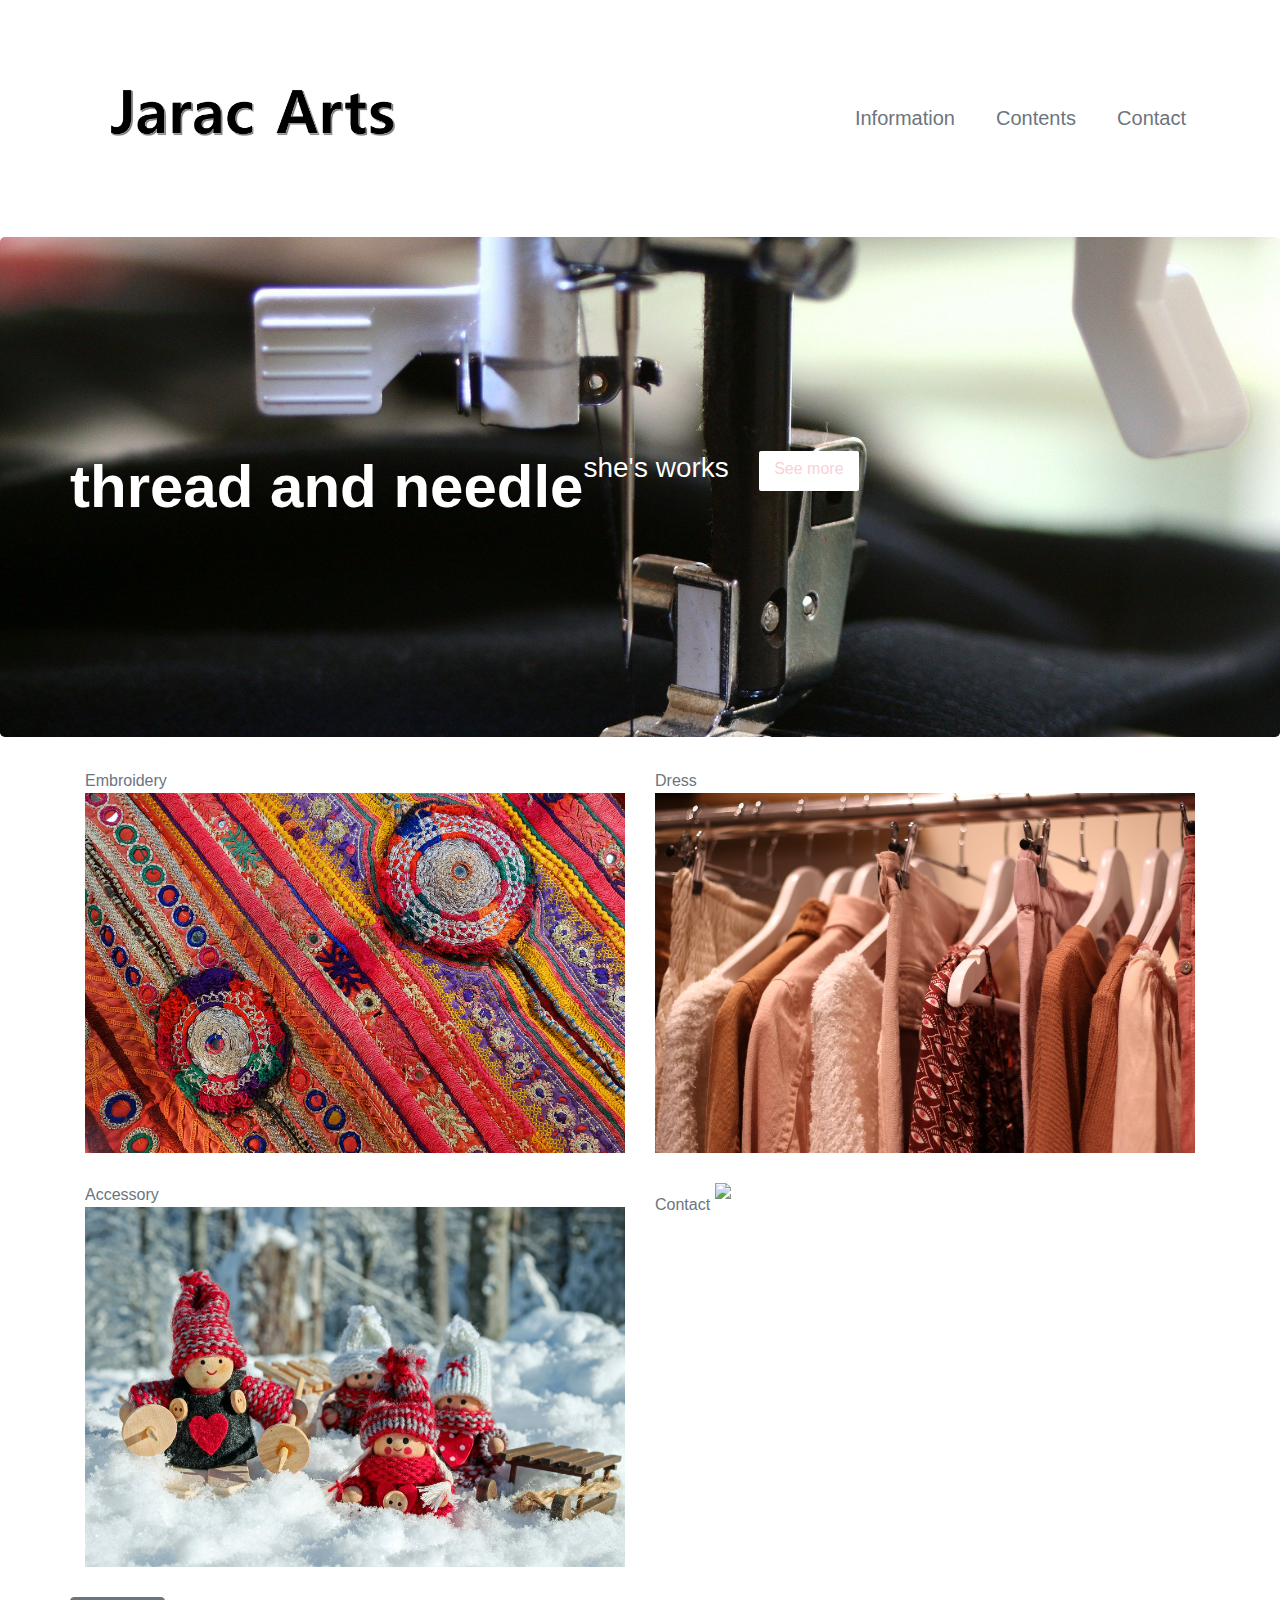
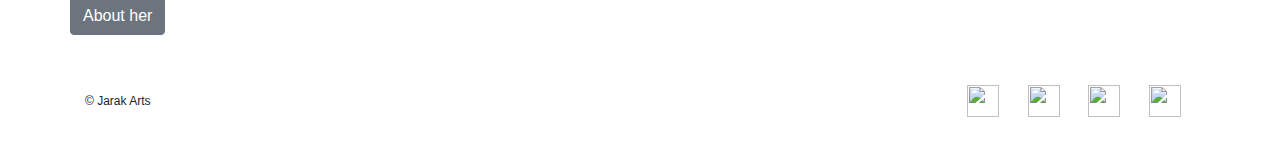
==== index.html @ 952d9785 "Update index.html" ====
<!DOCTYPE html>
<html>
<head>
    <title>Jarac Arts</title>
    <meta charset="utf-8" />
    <link href='main.css' rel='stylesheet' type='text/css'>
    <link rel="stylesheet" href="https://pillowtalking.github.io/bootstrap/bootstrap.css">

</head>

<body>
    <header class="container">
        <div class="row">
        <div class="col-xs-6 col-md-4">
            <a href="https://pillowtalking.github.io">
            <img src="https://pillowtalking.github.io/image/Logo.jpg">
            </a>
        </div>
        <nav class="navbar navbar-expand-sm ml-auto">
            <ul class="navbar-nav">
                <li class="nav-item">
                    <a class="nav-link" href="https://pillowtalking.github.io/information">Information</a>
                </li>
                <li class="nav-item dropdown">
                    <a class="nav-link dropdown" data-toggle="dropdown">
                        Contents
                    </a>
                <div class="dropdown-menu">
                    <a class="dropdown-item" href="https://pillowtalking.github.io/embroidery">Embroidery</a>
                    <a class="dropdown-item" href="https://pillowtalking.github.io/dress">Dress</a>
                    <a class="dropdown-item" href="https://pillowtalking.github.io/accessory">Accessory</a>
                </div>
            </li>
            <li class="nav-item">
                <a class="nav-link" href="https://pillowtalking.github.io/contact">Contact</a>
            </li>
            </ul>
        </nav>
    </div>
  </header>
  <section class="jumbotron">
    <div class="container">
        <div class="row text-center">
            <h2>thread and needle</h2>
            <h3>she's works</h3>
            <a class="btn btn-primary" href="https://pillowtalking.github.io/information">
                See more
            </a>
        </div>
    </div>
  </section>
  <section class="container">
    <div class="row">
        <div class="col-sm-6">
            <a class="body-menu" href="https://pillowtalking.github.io/embroidery">
                Embroidery
            </a>
            <a class="body-img" href="https://pillowtalking.github.io/embroidery">
                <img src="https://pillowtalking.github.io/image/embroidery-3124830_1920.jpg">
            </a>
        </div>
        <div class="col-sm-6">
            <a class="body-menu" href="https://pillowtalking.github.io/dress">
                Dress
            </a>
            <a class="body-img" href="https://pillowtalking.github.io/dress">
                <img src="https://pillowtalking.github.io/image/clothes-3987460_1920.jpg">
            </a>
        </div>
        <div class="col-sm-6">
            <a class="body-menu" href="https://pillowtalking.github.io/accessory">
                Accessory
            </a>
            <a class="body-img" href="https://pillowtalking.github.io/accessory">
                <img src="https://pillowtalking.github.io/image/doll-figures-3015495_1920.jpg">
            </a>
        </div>
        <div class="col-sm-6">
            <a class="body-menu" href="https://pillowtalking.github.io/Contact">
                Contact
            </a>
            <img src="https://s3.amazonaws.com/codecademy-content/projects/make-a-website/lesson-4/antique.jpg">
        </div>
    </div>
    <div class="row text-center">
        <a class="btn btn-secondary" href="#">About her</a>
    </div>
  </section>
  <footer class="container">
    <div class="row">
        <p class="col-sm-4">&copy; Jarak Arts</p>
        <ul class="col-sm-8">
            <li class="col-sm-1">
                <img src="https://s3.amazonaws.com/codecademy-content/projects/make-a-website/lesson-4/twitter.svg">
            </li>
            <li class="col-sm-1">
                <img src="https://s3.amazonaws.com/codecademy-content/projects/make-a-website/lesson-4/facebook.svg">
            </li>
            <li class="col-sm-1">
                <img src="https://s3.amazonaws.com/codecademy-content/projects/make-a-website/lesson-4/instagram.svg">
            </li>
            <li class="col-sm-1">
                <img src="https://s3.amazonaws.com/codecademy-content/projects/make-a-website/lesson-4/medium.svg">
            </li>
        </ul>
    </div>
  </footer>
  
</body>

</html>
---- main.css ----
body {
    font-family: nanumgothic, sans-serif;
    height: 100%;
    margin: 0
}body {
    font-family: 'Roboto', sans-serif;
    font-weight: 300;
}

header {
  padding: 20px 0;
}

header .row,
footer .row {
    display: flex;
    align-items: center;
}

header .row img {
  width: 100%;
}

header nav {
    display: flex;
    justify-content: flex-end;
}

header ul {
    list-style: none;
}

header li {
    margin-left: 25px;
    float: left;
}

.nav-item.dropdown {
    font-size: 20px;
    color: #6c757d;
}

.nav-item.dropdown:hover {
    color: black;
}


.nav-link {
    font-size: 20px;
    color: #6c757d;
}

.nav-link:hover {
    color: black;
}

.jumbotron {
    display: flex;
    align-items: center;
    background-image: url('https://pillowtalking.github.io/image/sewing-machine-262454_1920.jpg');
    background-size: cover;
    color: #ffffff;
    height: 500px;
    text-shadow: 0.25px 0.25px 0.25px #000000;
}

.jumbotron h2 {
    font-size: 60px;
    font-weight: 700;
    margin: 0;
    color: #fff;
}

.jumbotron h3 {
    margin: 0 0 20px;
    color: #fff;
}

section .row img {
    margin: 0 0 30px;
    width: 100%;
}

.col-md-6 {
    margin: 0 0 30px;
}

.col-xs-12 {
    height: 100px;
}

.col-md-8 {
    height: 100px;
}

.nav-item.dropdown:hover .dropdown-menu {
    display: block;
}

.btn.btn-primary {
    position: relative;
    left: 30px;
    width: 100px;
    height: 40px;
    border-radius: 2px;
    border: 0px;
    color: #fbd1d5;
    text-shadow: none;
    background-color: #ffffff;
    display: block;
}

.body-menu{
    color: #6c757d;
}

.body-menu:hover {
    color: black;
    text-decoration: none;
}

.btn.btn-primary:hover {
    color: #ffffff;
    background-color: #fbd1d5;
}

.btn-secondary {
    background-color: #E8DFE0;
    color: #ffffff;
    margin: 0 0 30px;
}

footer {
    font-size: 12px;
    padding: 20px 0;
}

footer .col-sm-8 {
    display: flex;
    justify-content: flex-end;
}

footer ul {
    list-style: none;
}

footer li img {
    width: 32px;
    height: 32px;
}
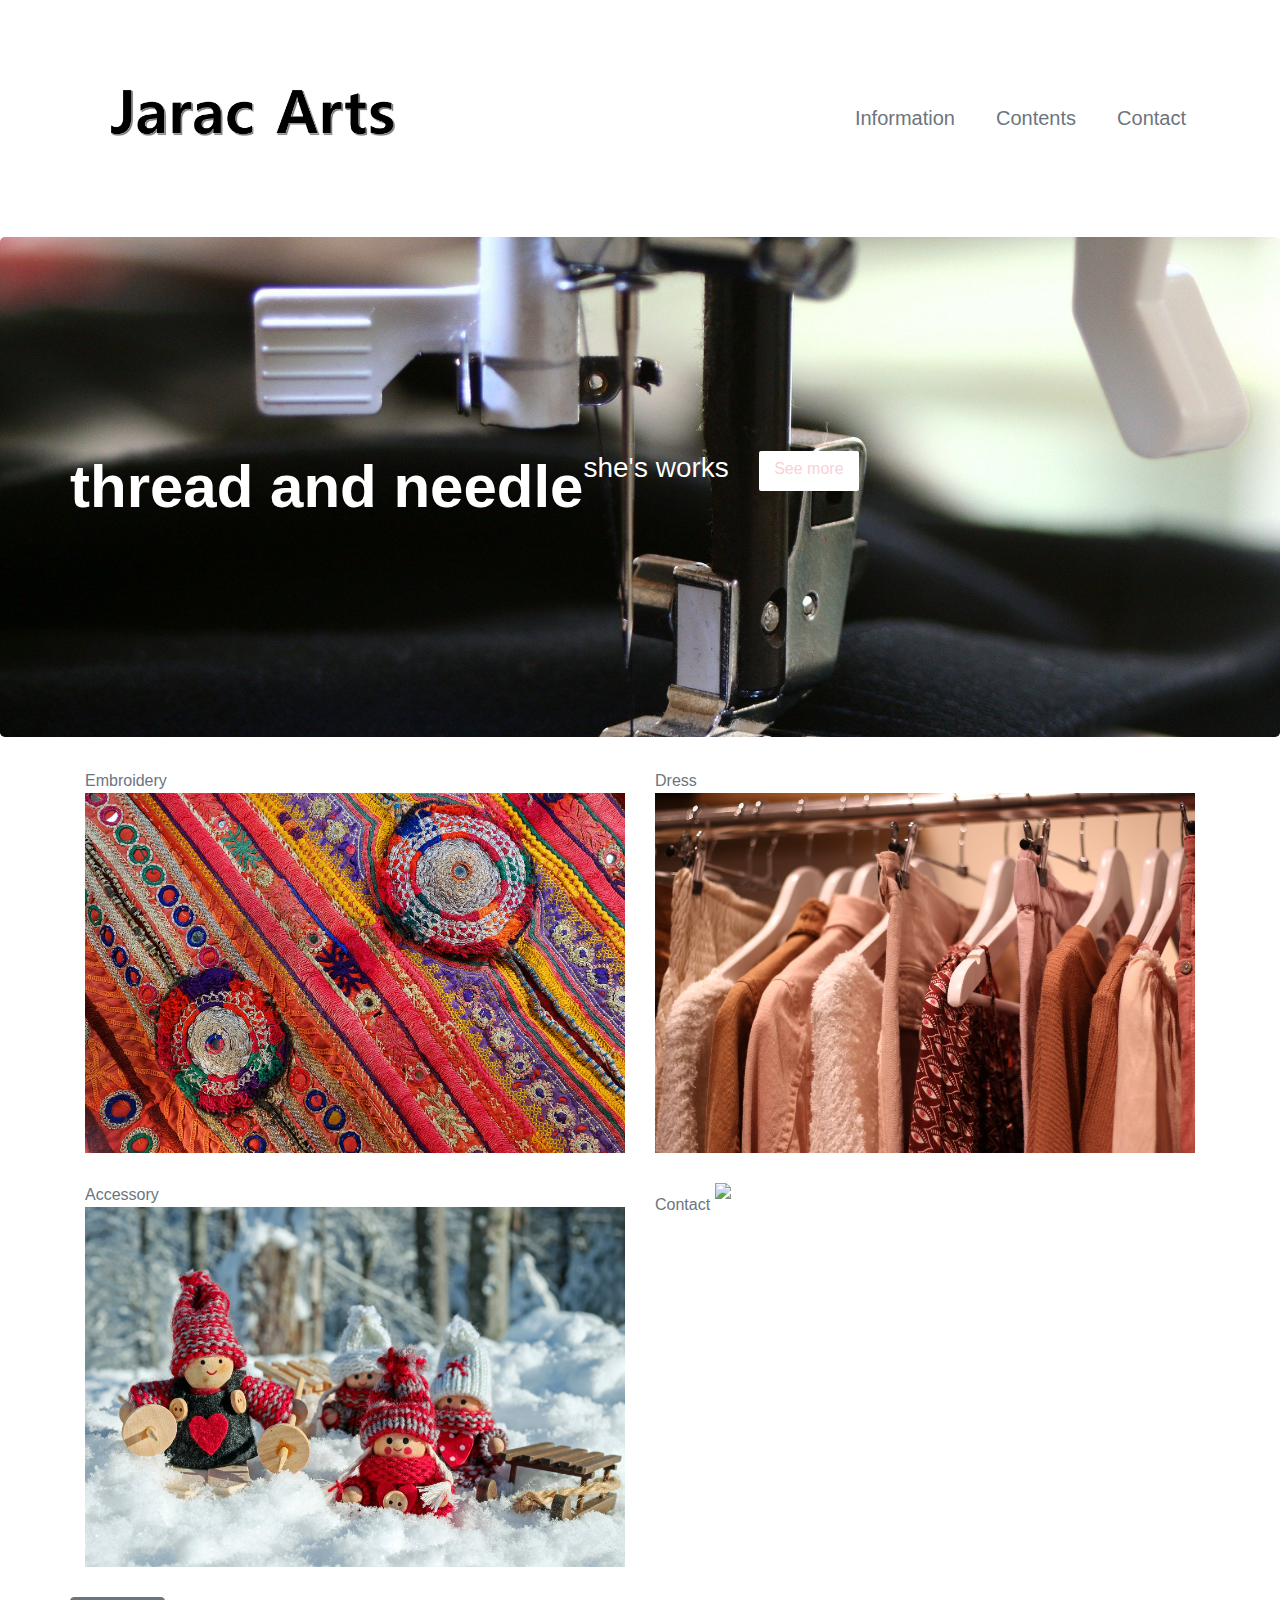
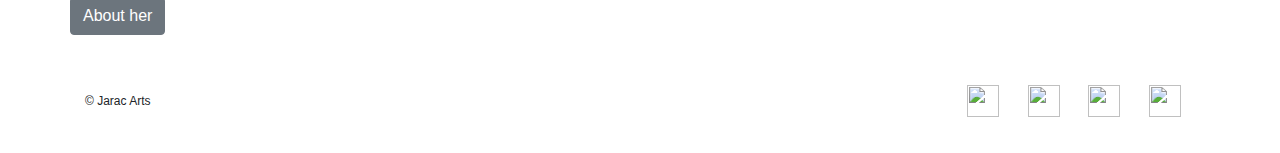
==== commit 0d5faff7: "Update index.html" ====
--- a/index.html
+++ b/index.html
@@ -88,7 +88,7 @@
   </section>
   <footer class="container">
     <div class="row">
-        <p class="col-sm-4">&copy; Jarak Arts</p>
+        <p class="col-sm-4">&copy; Jarac Arts</p>
         <ul class="col-sm-8">
             <li class="col-sm-1">
                 <img src="https://s3.amazonaws.com/codecademy-content/projects/make-a-website/lesson-4/twitter.svg">
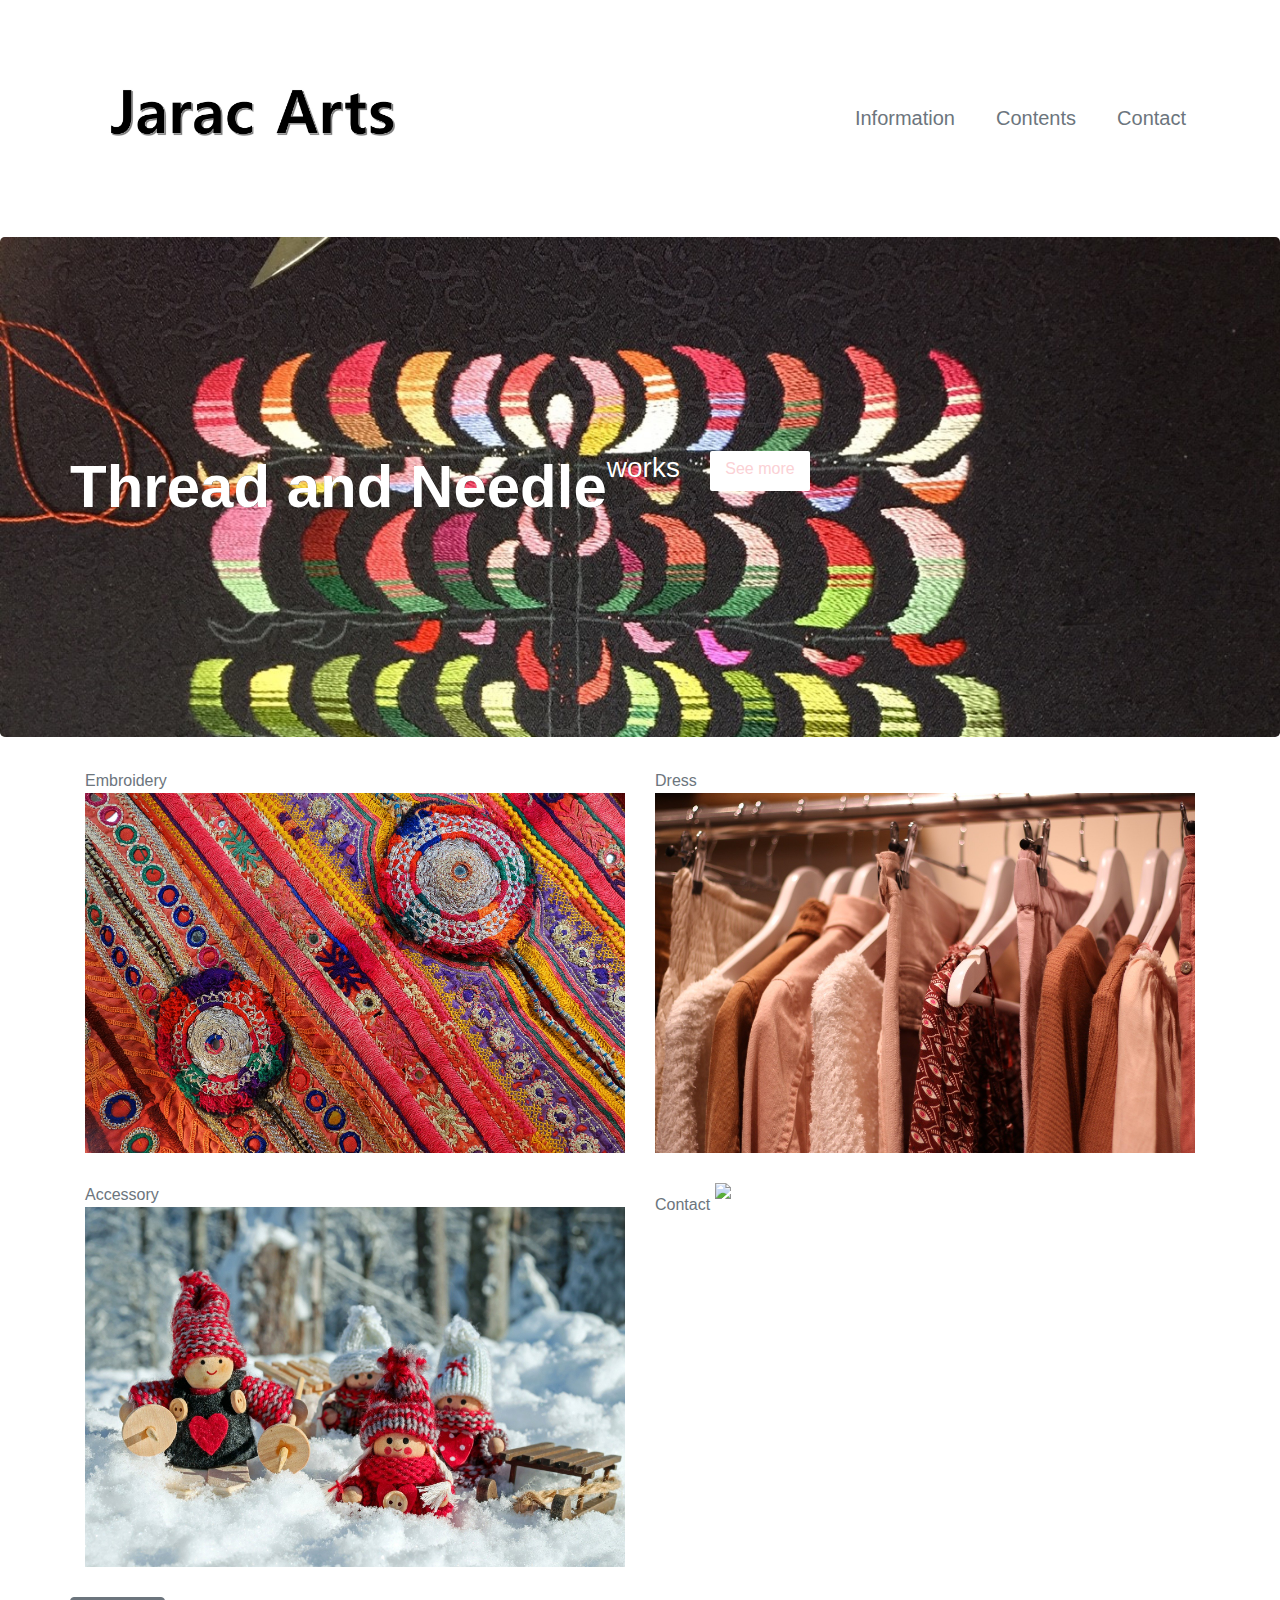
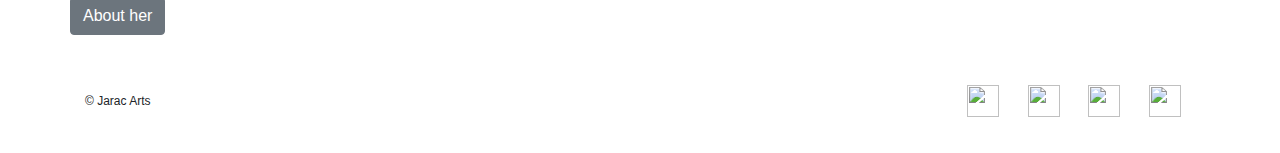
==== commit bddf5c1a: "Update index.html" ====
--- a/index.html
+++ b/index.html
@@ -22,13 +22,13 @@
                     <a class="nav-link" href="https://pillowtalking.github.io/information">Information</a>
                 </li>
                 <li class="nav-item dropdown">
-                    <a class="nav-link dropdown" data-toggle="dropdown">
+                    <a class="nav-link dropdown" href="https://pillowtalking.github.io/contents" data-toggle="dropdown">
                         Contents
                     </a>
                 <div class="dropdown-menu">
-                    <a class="dropdown-item" href="https://pillowtalking.github.io/embroidery">Embroidery</a>
-                    <a class="dropdown-item" href="https://pillowtalking.github.io/dress">Dress</a>
-                    <a class="dropdown-item" href="https://pillowtalking.github.io/accessory">Accessory</a>
+                    <a class="dropdown-item" href="https://pillowtalking.github.io/contents/embroidery">Embroidery</a>
+                    <a class="dropdown-item" href="https://pillowtalking.github.io/contents/dress">Dress</a>
+                    <a class="dropdown-item" href="https://pillowtalking.github.io/contents/accessory">Accessory</a>
                 </div>
             </li>
             <li class="nav-item">
@@ -37,74 +37,76 @@
             </ul>
         </nav>
     </div>
-  </header>
-  <section class="jumbotron">
-    <div class="container">
+    </header>
+    <section class="jumbotron">
+        <div class="container">
+            <div class="row text-center">
+                <h2>Thread and Needle</h2>
+                <h3>works</h3>
+                <a class="btn btn-primary" href="https://pillowtalking.github.io/contents">
+                    See more
+                </a>
+            </div>
+        </div>
+    </section>
+    <section class="container">
+        <div class="row">
+            <div class="col-sm-6">
+                <a class="body-menu" href="https://pillowtalking.github.io/contents/embroidery">
+                    Embroidery
+                </a>
+                <a class="body-img" href="https://pillowtalking.github.io/contents/embroidery">
+                    <img src="https://pillowtalking.github.io/image/embroidery-3124830_1920.jpg">
+                </a>
+            </div>
+            <div class="col-sm-6">
+                <a class="body-menu" href="https://pillowtalking.github.io/contents/dress">
+                    Dress
+                </a>
+                <a class="body-img" href="https://pillowtalking.github.io/contents/dress">
+                    <img src="https://pillowtalking.github.io/image/clothes-3987460_1920.jpg">
+                </a>
+            </div>
+            <div class="col-sm-6">
+                <a class="body-menu" href="https://pillowtalking.github.io/contents/accessory">
+                    Accessory
+                </a>
+                <a class="body-img" href="https://pillowtalking.github.io/contents/accessory">
+                    <img src="https://pillowtalking.github.io/image/doll-figures-3015495_1920.jpg">
+                </a>
+            </div>
+            <div class="col-sm-6">
+                <a class="body-menu" href="https://pillowtalking.github.io/contact">
+                    Contact
+                </a>
+                <a class="body-img" href="https://pillowtalking.github.io/contents/contact">
+                    <img src="https://s3.amazonaws.com/codecademy-content/projects/make-a-website/lesson-4/antique.jpg">
+                </a>
+            </div>
+        </div>
         <div class="row text-center">
-            <h2>thread and needle</h2>
-            <h3>she's works</h3>
-            <a class="btn btn-primary" href="https://pillowtalking.github.io/information">
-                See more
-            </a>
+            <a class="btn btn-secondary" href="https://pillowtalking.github.io/information">About her</a>
         </div>
-    </div>
-  </section>
-  <section class="container">
-    <div class="row">
-        <div class="col-sm-6">
-            <a class="body-menu" href="https://pillowtalking.github.io/embroidery">
-                Embroidery
-            </a>
-            <a class="body-img" href="https://pillowtalking.github.io/embroidery">
-                <img src="https://pillowtalking.github.io/image/embroidery-3124830_1920.jpg">
-            </a>
+    </section>
+    <footer class="container">
+        <div class="row">
+            <p class="col-sm-4">&copy; Jarac Arts</p>
+            <ul class="col-sm-8">
+                <li class="col-sm-1">
+                    <img src="https://s3.amazonaws.com/codecademy-content/projects/make-a-website/lesson-4/twitter.svg">
+                </li>
+                <li class="col-sm-1">
+                    <img src="https://s3.amazonaws.com/codecademy-content/projects/make-a-website/lesson-4/facebook.svg">
+                </li>
+                <li class="col-sm-1">
+                    <img src="https://s3.amazonaws.com/codecademy-content/projects/make-a-website/lesson-4/instagram.svg">
+                </li>
+                <li class="col-sm-1">
+                    <img src="https://s3.amazonaws.com/codecademy-content/projects/make-a-website/lesson-4/medium.svg">
+                </li>
+            </ul>
         </div>
-        <div class="col-sm-6">
-            <a class="body-menu" href="https://pillowtalking.github.io/dress">
-                Dress
-            </a>
-            <a class="body-img" href="https://pillowtalking.github.io/dress">
-                <img src="https://pillowtalking.github.io/image/clothes-3987460_1920.jpg">
-            </a>
-        </div>
-        <div class="col-sm-6">
-            <a class="body-menu" href="https://pillowtalking.github.io/accessory">
-                Accessory
-            </a>
-            <a class="body-img" href="https://pillowtalking.github.io/accessory">
-                <img src="https://pillowtalking.github.io/image/doll-figures-3015495_1920.jpg">
-            </a>
-        </div>
-        <div class="col-sm-6">
-            <a class="body-menu" href="https://pillowtalking.github.io/Contact">
-                Contact
-            </a>
-            <img src="https://s3.amazonaws.com/codecademy-content/projects/make-a-website/lesson-4/antique.jpg">
-        </div>
-    </div>
-    <div class="row text-center">
-        <a class="btn btn-secondary" href="#">About her</a>
-    </div>
-  </section>
-  <footer class="container">
-    <div class="row">
-        <p class="col-sm-4">&copy; Jarac Arts</p>
-        <ul class="col-sm-8">
-            <li class="col-sm-1">
-                <img src="https://s3.amazonaws.com/codecademy-content/projects/make-a-website/lesson-4/twitter.svg">
-            </li>
-            <li class="col-sm-1">
-                <img src="https://s3.amazonaws.com/codecademy-content/projects/make-a-website/lesson-4/facebook.svg">
-            </li>
-            <li class="col-sm-1">
-                <img src="https://s3.amazonaws.com/codecademy-content/projects/make-a-website/lesson-4/instagram.svg">
-            </li>
-            <li class="col-sm-1">
-                <img src="https://s3.amazonaws.com/codecademy-content/projects/make-a-website/lesson-4/medium.svg">
-            </li>
-        </ul>
-    </div>
-  </footer>
+    </footer>
   
 </body>
 
--- a/main.css
+++ b/main.css
@@ -57,7 +57,7 @@
 .jumbotron {
     display: flex;
     align-items: center;
-    background-image: url('https://pillowtalking.github.io/image/sewing-machine-262454_1920.jpg');
+    background-image: url('https://pillowtalking.github.io/image/main.jpg');
     background-size: cover;
     color: #ffffff;
     height: 500px;
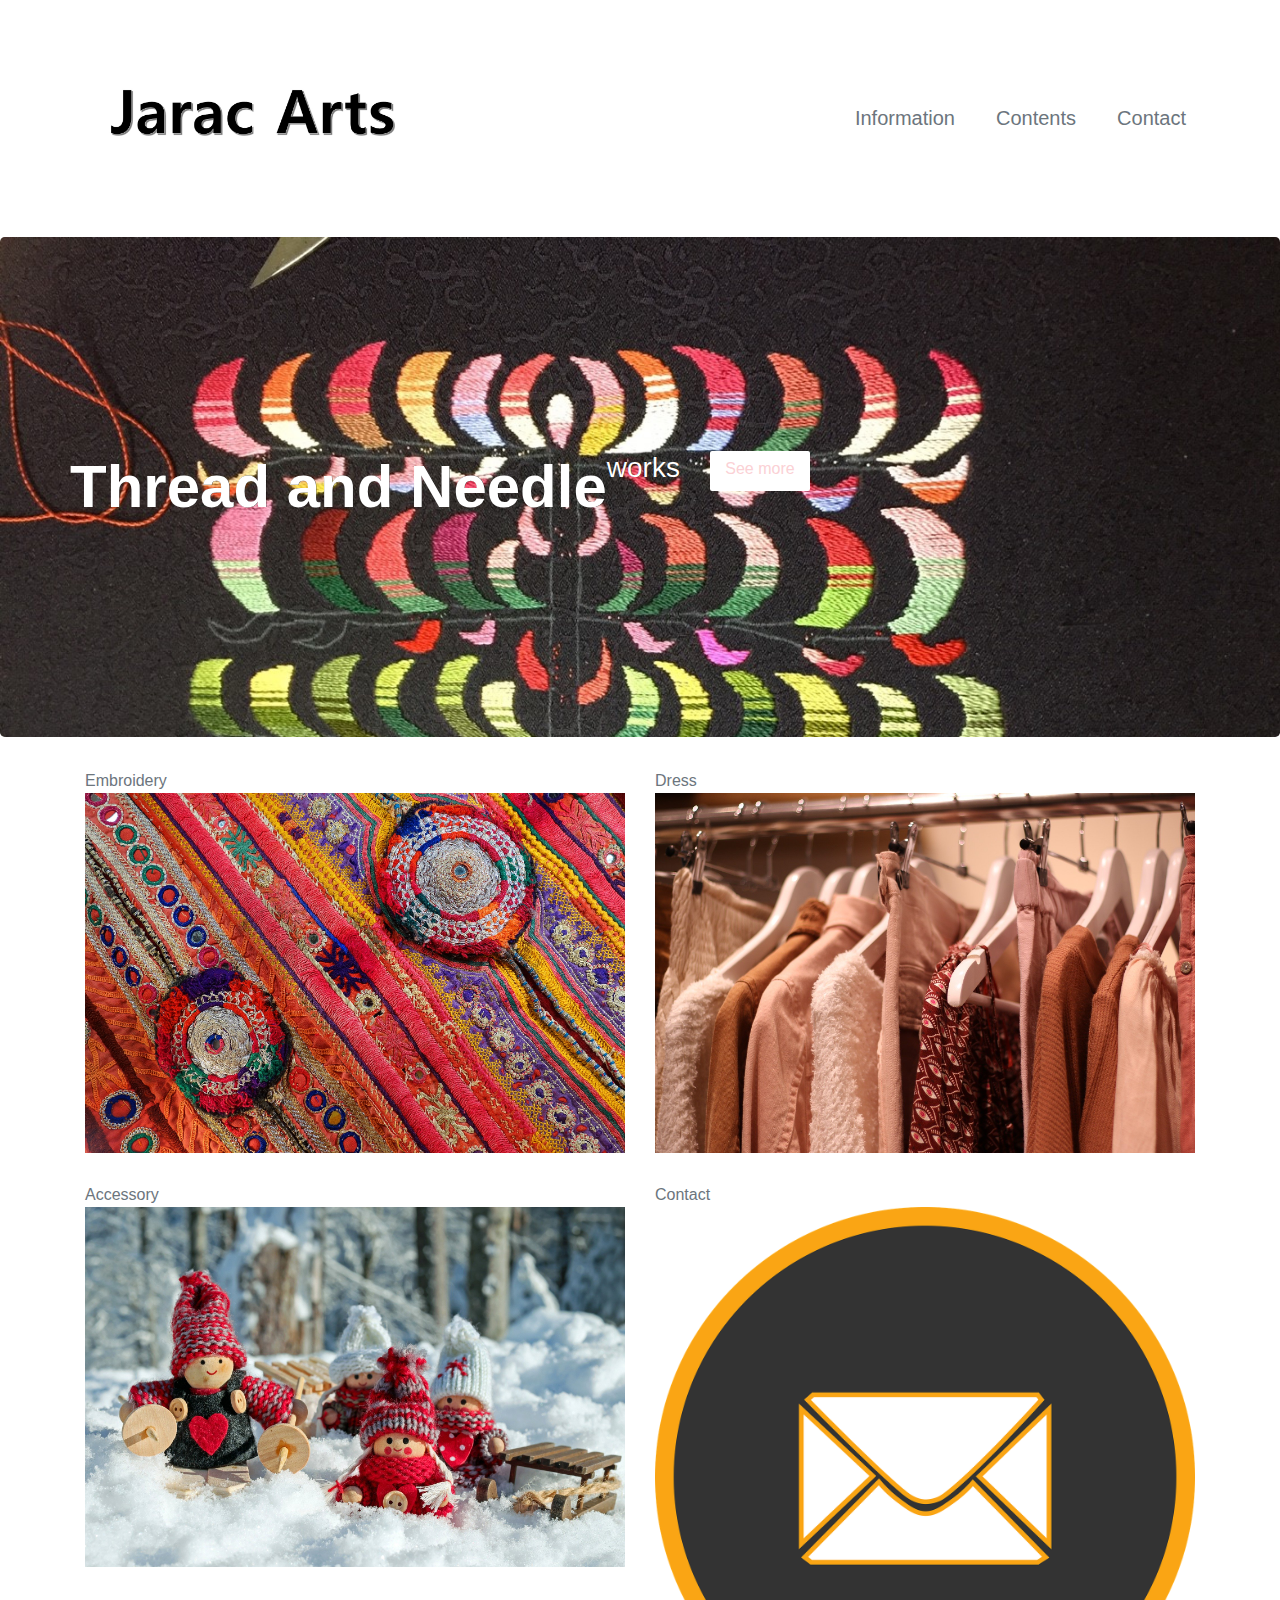
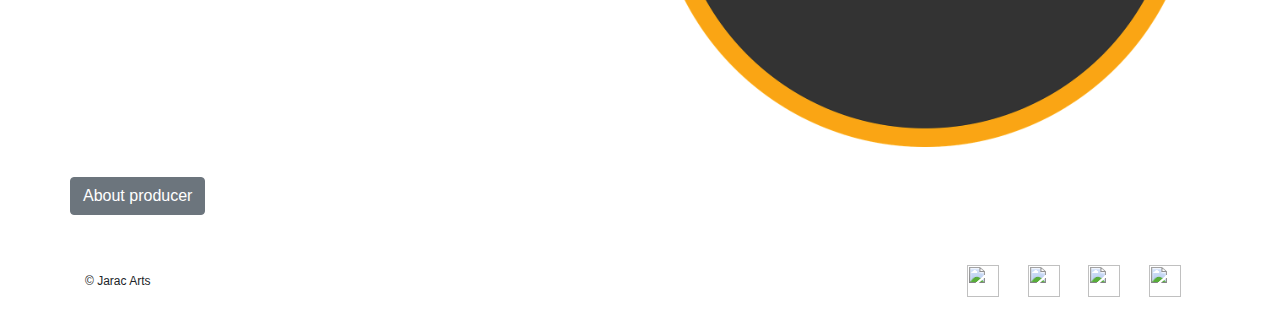
==== commit b8175d77: "Update index.html" ====
--- a/index.html
+++ b/index.html
@@ -13,7 +13,7 @@
         <div class="row">
         <div class="col-xs-6 col-md-4">
             <a href="https://pillowtalking.github.io">
-            <img src="https://pillowtalking.github.io/image/Logo.jpg">
+                <img src="https://pillowtalking.github.io/image/Logo.jpg">
             </a>
         </div>
         <nav class="navbar navbar-expand-sm ml-auto">
@@ -80,12 +80,12 @@
                     Contact
                 </a>
                 <a class="body-img" href="https://pillowtalking.github.io/contents/contact">
-                    <img src="https://s3.amazonaws.com/codecademy-content/projects/make-a-website/lesson-4/antique.jpg">
+                    <img src="https://pillowtalking.github.io/image/icon-e-mail-2898669_1280.png">
                 </a>
             </div>
         </div>
         <div class="row text-center">
-            <a class="btn btn-secondary" href="https://pillowtalking.github.io/information">About her</a>
+            <a class="btn btn-secondary" href="https://pillowtalking.github.io/information">About producer</a>
         </div>
     </section>
     <footer class="container">
